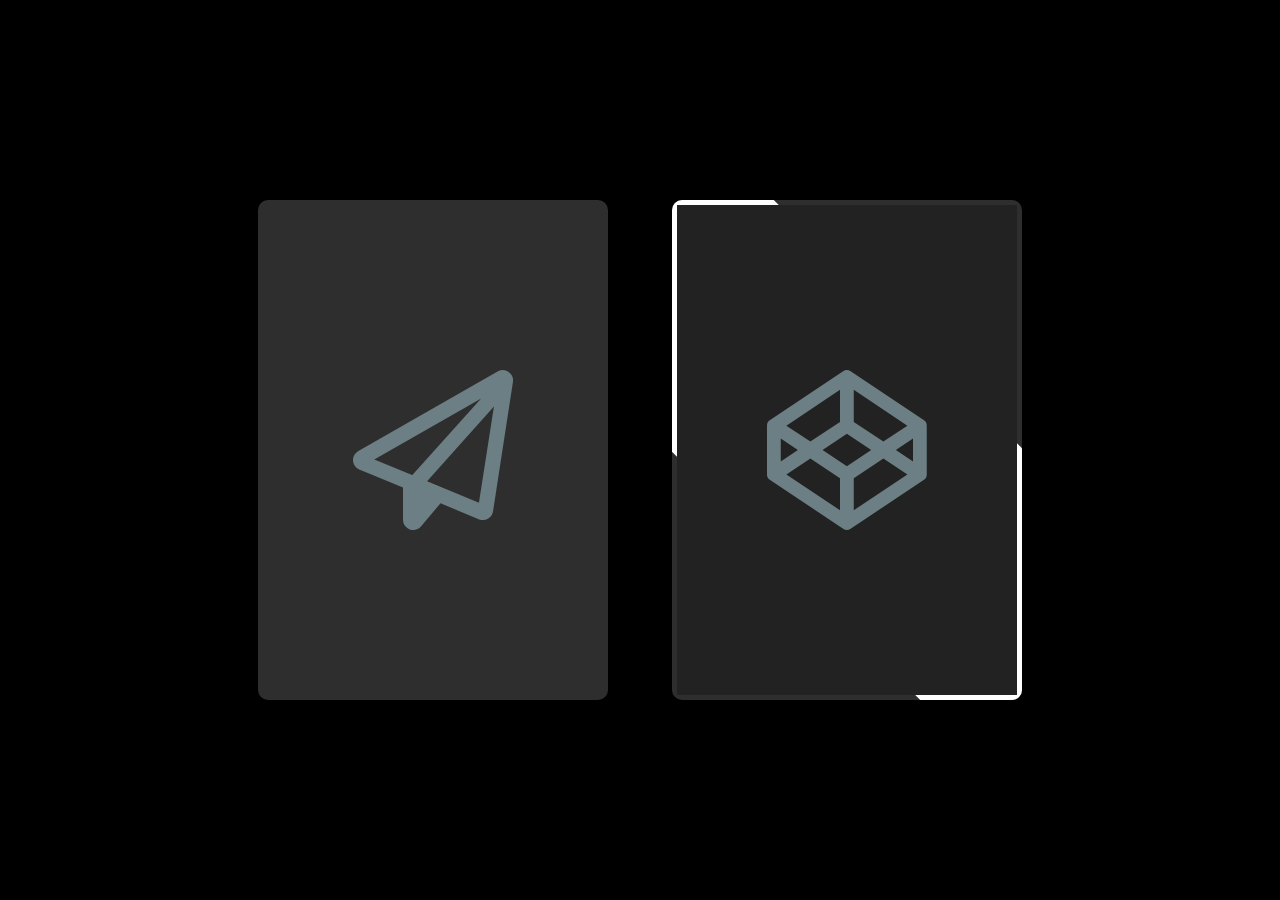
==== border/index.html @ 3d0406cb "t" ====
<!DOCTYPE html>
<html lang="pt-br">
<head>
    <title>Border Animation</title>
    <link rel="stylesheet" type="text/css" href="style.css">
    <link rel="stylesheet" href="https://cdnjs.cloudflare.com/ajax/libs/font-awesome/6.5.1/css/all.min.css">
</head>
<body>
    <div class="animated_card">
        <span class="fa-regular fa-paper-plane"></span>
    </div>
    <div class="animated_card2">
        <span class="fa-brands fa-codepen"></span>
    </div>
</body>
</html>
---- border/style.css ----
*{
    margin: 0;
    padding: 0;
    box-sizing: border-box;
}

body{
    display: flex;
    min-height: 100vh;
    align-items: center;
    justify-content: center;
    background: #000;
    gap: 5vw;
}

.animated_card,
.animated_card2{
    display: grid;
    place-items: center;
    position: relative;
    height: 500px;
    width: 350px;
    color: #777b7c;
    background: #2f2e2e;
    border-radius: 10px;
    cursor:pointer;
}

span {
    color:#6b7f84;
    font-size: 10em;
    z-index: 10;
}

.animated_card::before{
    position:absolute;
    content:'';
    height: 500px;
    width: 350px;
    background: tomato;
    border-radius: 15px;
    z-index: -1;
    transition: 0.3s;
    animation:animate 2s linear infinite;
}

.animated_card:hover::before{
    height: 512px;
    width: 362px;
}

@keyframes animate{
     50%{
        filter: hue-rotate(200deg)
    }
}

.animated_card2{

    overflow: hidden;
}

.animated_card2::before{
    position:absolute;
    content:'';
    height: 50%;
    width: 180%;
    background: #fff;
    transform: rotate(45deg);
}

.animated_card2::after{
    position:absolute;
    content:'';
    inset: 5px;
    background: #222;
}

.animated_card2:hover::before{
    animation:animate2 2s linear infinite;
}


@keyframes animate2{
    from{
       transform: rotate(0deg);
    }
    to{
        transform: rotate(360deg);
    }

}
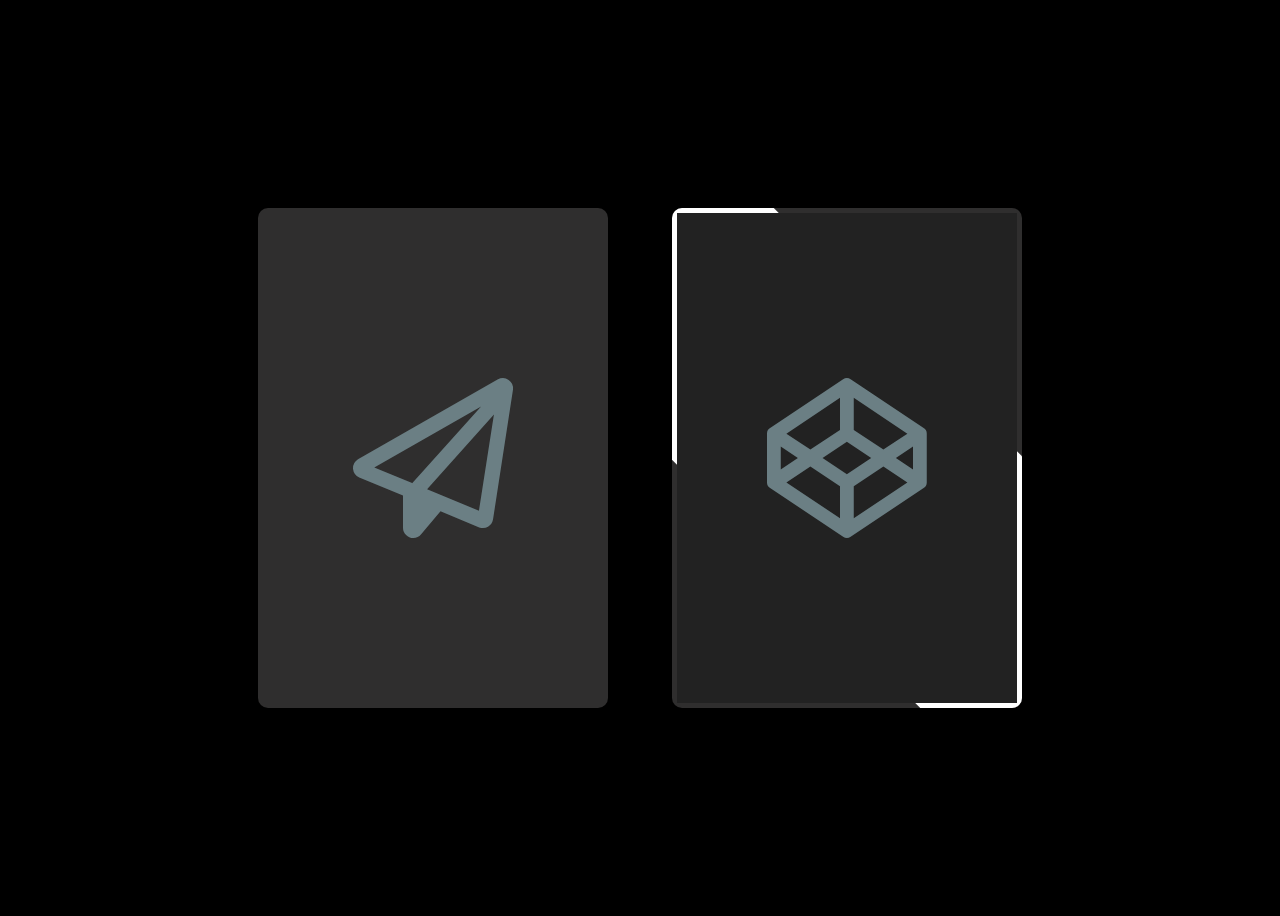
==== commit 457f1496: "Restaurações" ====
--- a/border/index.html
+++ b/border/index.html
@@ -1,7 +1,7 @@
 <!DOCTYPE html>
 <html lang="pt-br">
 <head>
-    <title>Border Animation</title>
+    <title>Card com Borda Animada</title>
     <link rel="stylesheet" type="text/css" href="style.css">
     <link rel="stylesheet" href="https://cdnjs.cloudflare.com/ajax/libs/font-awesome/6.5.1/css/all.min.css">
 </head>
--- a/border/style.css
+++ b/border/style.css
@@ -1,5 +1,5 @@
 *{
-    margin: 0;
+    margin: 1;
     padding: 0;
     box-sizing: border-box;
 }
